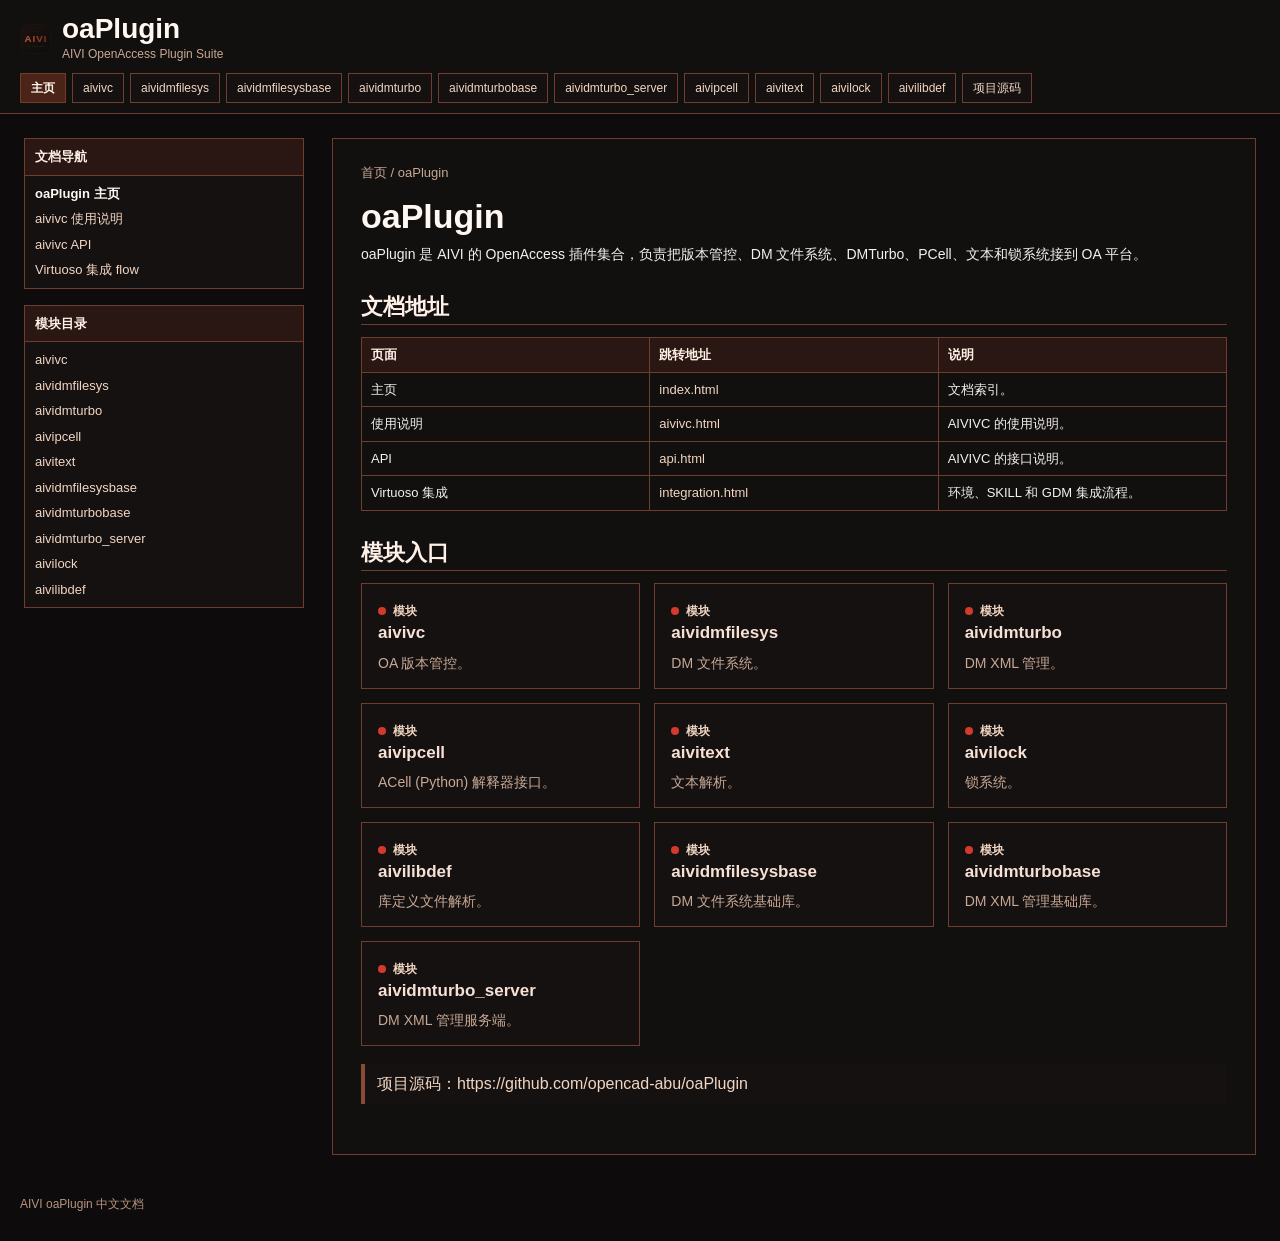
==== index.html @ b586f87a "docs: oaPlugin 文档 — index.html 为主入口" ====
<!doctype html>
<html lang="zh-CN">
<head>
  <meta charset="utf-8">
  <meta name="viewport" content="width=device-width, initial-scale=1">
  <title>oaPlugin 中文文档 | AIVI</title>
  <link rel="stylesheet" href="assets/styles.css">
</head>
<body>
  <header class="topbar">
    <div class="topbar-inner">
      <a class="brand" href="index.html">
        <img src="assets/aivi.svg" alt="AIVI oaPlugin">
        <span><strong>oaPlugin</strong><small>AIVI OpenAccess Plugin Suite</small></span>
      </a>
      <nav class="tabs module-tabs" aria-label="模块入口">
        <a class="tab active" href="index.html" aria-current="page">主页</a>
        <a class="tab" href="aivivc.html">aivivc</a>
        <a class="tab" href="aividmfilesys.html">aividmfilesys</a>
        <a class="tab" href="aividmfilesysbase.html">aividmfilesysbase</a>
        <a class="tab" href="aividmturbo.html">aividmturbo</a>
        <a class="tab" href="aividmturbobase.html">aividmturbobase</a>
        <a class="tab" href="aividmturbo_server.html">aividmturbo_server</a>
        <a class="tab" href="aivipcell.html">aivipcell</a>
        <a class="tab" href="aivitext.html">aivitext</a>
        <a class="tab" href="aivilock.html">aivilock</a>
        <a class="tab" href="aivilibdef.html">aivilibdef</a>
        <a class="tab" href="https://github.com/opencad-abu/oaPlugin" target="_blank" rel="noopener noreferrer">项目源码</a>
      </nav>
    </div>
  </header>

  <div class="layout">
    <aside class="sidebar">
      <div class="sidebar-panel">
        <div class="sidebar-title">文档导航</div>
        <div class="sidebar-body">
          <ul>
            <li><a class="active-link" href="index.html">oaPlugin 主页</a></li>
            <li><a href="aivivc.html">aivivc 使用说明</a></li>
            <li><a href="api.html">aivivc API</a></li>
            <li><a href="integration.html">Virtuoso 集成 flow</a></li>
          </ul>
        </div>
      </div>

      <div class="sidebar-panel">
        <div class="sidebar-title">模块目录</div>
        <div class="sidebar-body">
          <ul>
            <li><a href="aivivc.html">aivivc</a></li>
            <li><a href="aividmfilesys.html">aividmfilesys</a></li>
            <li><a href="aividmturbo.html">aividmturbo</a></li>
            <li><a href="aivipcell.html">aivipcell</a></li>
            <li><a href="aivitext.html">aivitext</a></li>
            <li><a href="aividmfilesysbase.html">aividmfilesysbase</a></li>
            <li><a href="aividmturbobase.html">aividmturbobase</a></li>
            <li><a href="aividmturbo_server.html">aividmturbo_server</a></li>
            <li><a href="aivilock.html">aivilock</a></li>
            <li><a href="aivilibdef.html">aivilibdef</a></li>
          </ul>
        </div>
      </div>
    </aside>

    <main class="content">
      <article class="doc">
        <div class="crumbs">首页 / oaPlugin</div>
        <h1>oaPlugin</h1>
        <p class="lead">
          oaPlugin 是 AIVI 的 OpenAccess 插件集合，负责把版本管控、DM 文件系统、DMTurbo、PCell、文本和锁系统接到 OA 平台。
        </p>

        <h2>文档地址</h2>
        <table>
          <thead>
            <tr><th>页面</th><th>跳转地址</th><th>说明</th></tr>
          </thead>
          <tbody>
            <tr><td>主页</td><td><a href="index.html">index.html</a></td><td>文档索引。</td></tr>
            <tr><td>使用说明</td><td><a href="aivivc.html">aivivc.html</a></td><td>AIVIVC 的使用说明。</td></tr>
            <tr><td>API</td><td><a href="api.html">api.html</a></td><td>AIVIVC 的接口说明。</td></tr>
            <tr><td>Virtuoso 集成</td><td><a href="integration.html">integration.html</a></td><td>环境、SKILL 和 GDM 集成流程。</td></tr>
          </tbody>
        </table>

        <h2>模块入口</h2>
        <div class="summary-grid">
          <a class="summary-card link-card" href="aivivc.html">
            <span class="status-dot">模块</span>
            <h3>aivivc</h3>
            <p>OA 版本管控。</p>
          </a>
          <a class="summary-card link-card" href="aividmfilesys.html">
            <span class="status-dot">模块</span>
            <h3>aividmfilesys</h3>
            <p>DM 文件系统。</p>
          </a>
          <a class="summary-card link-card" href="aividmturbo.html">
            <span class="status-dot">模块</span>
            <h3>aividmturbo</h3>
            <p>DM XML 管理。</p>
          </a>
          <a class="summary-card link-card" href="aivipcell.html">
            <span class="status-dot">模块</span>
            <h3>aivipcell</h3>
            <p>ACell (Python) 解释器接口。</p>
          </a>
          <a class="summary-card link-card" href="aivitext.html">
            <span class="status-dot">模块</span>
            <h3>aivitext</h3>
            <p>文本解析。</p>
          </a>
          <a class="summary-card link-card" href="aivilock.html">
            <span class="status-dot">模块</span>
            <h3>aivilock</h3>
            <p>锁系统。</p>
          </a>
          <a class="summary-card link-card" href="aivilibdef.html">
            <span class="status-dot">模块</span>
            <h3>aivilibdef</h3>
            <p>库定义文件解析。</p>
          </a>
          <a class="summary-card link-card" href="aividmfilesysbase.html">
            <span class="status-dot">模块</span>
            <h3>aividmfilesysbase</h3>
            <p>DM 文件系统基础库。</p>
          </a>
          <a class="summary-card link-card" href="aividmturbobase.html">
            <span class="status-dot">模块</span>
            <h3>aividmturbobase</h3>
            <p>DM XML 管理基础库。</p>
          </a>
          <a class="summary-card link-card" href="aividmturbo_server.html">
            <span class="status-dot">模块</span>
            <h3>aividmturbo_server</h3>
            <p>DM XML 管理服务端。</p>
          </a>
        </div>

        <div class="note">
          项目源码：<a href="https://github.com/opencad-abu/oaPlugin" target="_blank" rel="noopener noreferrer">https://github.com/opencad-abu/oaPlugin</a>
        </div>
      </article>
    </main>
  </div>

  <footer class="footer">AIVI oaPlugin 中文文档</footer>
</body>
</html>
---- assets/styles.css ----
:root {
  color-scheme: dark;
  --bg: #0d0b0b;
  --topbar: #120f0f;
  --panel: #151111;
  --panel-head: #2a1713;
  --active: #4b2317;
  --active-hover: #5b2a1d;
  --line: #6f3d2d;
  --line-soft: #4b2a21;
  --text: #f5f1ec;
  --title: #fff8f2;
  --heading: #fff1e8;
  --link: #f2d6c2;
  --muted: #c8a995;
  --dim: #b89481;
  --red: #d33a2c;
  --brown: #9b5b34;
  font-family: Arial, Helvetica, "Source Han Sans SC", "Noto Sans CJK SC", "Microsoft YaHei", sans-serif;
}

* {
  box-sizing: border-box;
}

html {
  background: var(--bg);
}

body {
  margin: 0;
  background: var(--bg);
  color: var(--text);
  line-height: 1.5;
}

a {
  color: var(--link);
  text-decoration: none;
}

a:hover {
  color: #fff4ea;
  text-decoration: underline;
}

.topbar {
  border-bottom: 1px solid var(--line);
  background: var(--topbar);
}

.topbar-inner {
  max-width: 1440px;
  margin: 0 auto;
  padding: 14px 20px 10px;
}

.brand {
  display: inline-flex;
  align-items: center;
  gap: 10px;
  margin: 0 0 10px;
  color: var(--title);
  font-weight: 700;
}

.brand:hover {
  text-decoration: none;
}

.brand img {
  width: 32px;
  height: 32px;
}

.brand strong {
  display: block;
  font-size: 28px;
  line-height: 1.05;
}

.brand small {
  display: block;
  margin-top: 2px;
  color: var(--muted);
  font-size: 12px;
  font-weight: 400;
}

.tabs {
  display: flex;
  flex-wrap: wrap;
  gap: 6px;
}

.module-tabs {
  margin-top: 0;
}

.module-tabs .tab {
  padding: 5px 10px;
  font-size: 12px;
}

.tab {
  display: inline-block;
  padding: 6px 12px;
  border: 1px solid var(--line);
  background: var(--panel);
  color: var(--link);
  font-size: 13px;
}

.tab.active {
  background: var(--active);
  color: var(--title);
  font-weight: 700;
}

.layout {
  max-width: 1440px;
  margin: 0 auto;
  display: grid;
  grid-template-columns: 280px minmax(0, 1fr);
  gap: 28px;
  padding: 24px 24px 40px;
}

.sidebar {
  font-size: 13px;
}

.sidebar-panel {
  border: 1px solid var(--line);
  margin-bottom: 16px;
  background: var(--panel);
}

.sidebar-title {
  padding: 8px 10px;
  border-bottom: 1px solid var(--line);
  background: var(--panel-head);
  color: var(--heading);
  font-weight: 700;
}

.sidebar-body {
  padding: 8px 10px;
}

.sidebar-body ul {
  margin: 0;
  padding: 0;
  list-style: none;
}

.sidebar-body li + li {
  margin-top: 6px;
}

.active-link {
  color: var(--title);
  font-weight: 700;
}

.badge-list {
  display: flex;
  flex-wrap: wrap;
  gap: 6px;
  margin: 0;
}

.badge {
  display: inline-block;
  border: 1px solid #8a4a36;
  background: var(--panel-head);
  color: var(--link);
  padding: 2px 6px;
  font-size: 12px;
}

.content {
  min-width: 0;
}

.doc {
  min-width: 0;
  border: 1px solid var(--line);
  background: var(--topbar);
  padding: 24px 28px 32px;
}

.crumbs {
  margin-bottom: 14px;
  color: var(--muted);
  font-size: 13px;
}

.doc h1 {
  margin: 0 0 8px;
  color: var(--title);
  font-size: 34px;
  line-height: 1.15;
}

.doc h2 {
  margin: 28px 0 12px;
  padding-bottom: 4px;
  border-bottom: 1px solid var(--line);
  color: var(--heading);
  font-size: 22px;
  line-height: 1.25;
}

.doc h3 {
  margin: 20px 0 8px;
  color: #f7e1d5;
  font-size: 17px;
  line-height: 1.3;
}

.doc p,
.doc li {
  color: var(--text);
  font-size: 14px;
}

.doc p {
  margin: 0 0 12px;
}

.doc ul,
.doc ol {
  margin: 8px 0 18px;
  padding-left: 22px;
}

.lead {
  max-width: 920px;
  color: var(--text);
  font-size: 15px;
}

.meta {
  border: 1px solid var(--line);
  background: var(--panel);
  padding: 10px 12px;
  margin: 16px 0 20px;
  color: var(--muted);
  font-size: 13px;
}

.meta div + div {
  margin-top: 4px;
}

.summary-grid {
  display: grid;
  grid-template-columns: repeat(3, minmax(0, 1fr));
  gap: 14px;
  margin: 12px 0 18px;
}

.summary-card {
  min-width: 0;
  border: 1px solid var(--line);
  background: var(--panel);
  padding: 14px 16px;
}

.summary-card.link-card:hover {
  background: #1b1210;
  border-color: #8a4a36;
  text-decoration: none;
}

.summary-card h3 {
  margin-top: 0;
}

.summary-card p {
  margin-bottom: 0;
  color: var(--muted);
}

.summary-card .badge-list {
  margin: 6px 0 10px;
}

.status-dot {
  display: inline-flex;
  align-items: center;
  gap: 7px;
  color: var(--link);
  font-size: 12px;
  font-weight: 700;
}

.status-dot::before {
  content: "";
  width: 8px;
  height: 8px;
  background: var(--red);
  border-radius: 50%;
}

pre,
code {
  font-family: "SFMono-Regular", Consolas, "Liberation Mono", Menlo, monospace;
}

.doc code {
  color: #f7e1d5;
  font-size: 12px;
  overflow-wrap: anywhere;
  word-break: break-word;
}

.doc pre {
  margin: 12px 0 18px;
  overflow-x: auto;
  border: 1px solid var(--line);
  background: var(--bg);
  padding: 12px 14px;
}

.doc pre code {
  display: block;
  color: #f7e1d5;
  line-height: 1.55;
  white-space: pre;
}

.doc table {
  width: 100%;
  table-layout: fixed;
  border-collapse: collapse;
  margin: 12px 0 18px;
  font-size: 13px;
}

.doc th,
.doc td {
  border: 1px solid var(--line);
  padding: 7px 9px;
  text-align: left;
  vertical-align: top;
  overflow-wrap: anywhere;
  word-break: break-word;
}

.doc th {
  background: var(--panel-head);
  color: var(--heading);
}

.doc td {
  color: var(--text);
}

.note {
  margin: 14px 0 18px;
  padding: 8px 12px;
  border-left: 4px solid #8a4a36;
  background: var(--panel);
  color: var(--link);
}

.footer {
  max-width: 1440px;
  margin: 0 auto;
  padding: 0 20px 28px;
  color: var(--dim);
  font-size: 12px;
}

@media (max-width: 960px) {
  .layout {
    grid-template-columns: 1fr;
  }

  .summary-grid {
    grid-template-columns: 1fr;
  }
}

@media (max-width: 620px) {
  .topbar-inner {
    padding-left: 14px;
    padding-right: 14px;
  }

  .layout {
    padding: 16px 14px 30px;
    gap: 16px;
  }

  .doc {
    padding: 18px 16px 24px;
  }

  .doc h1 {
    font-size: 30px;
  }

}
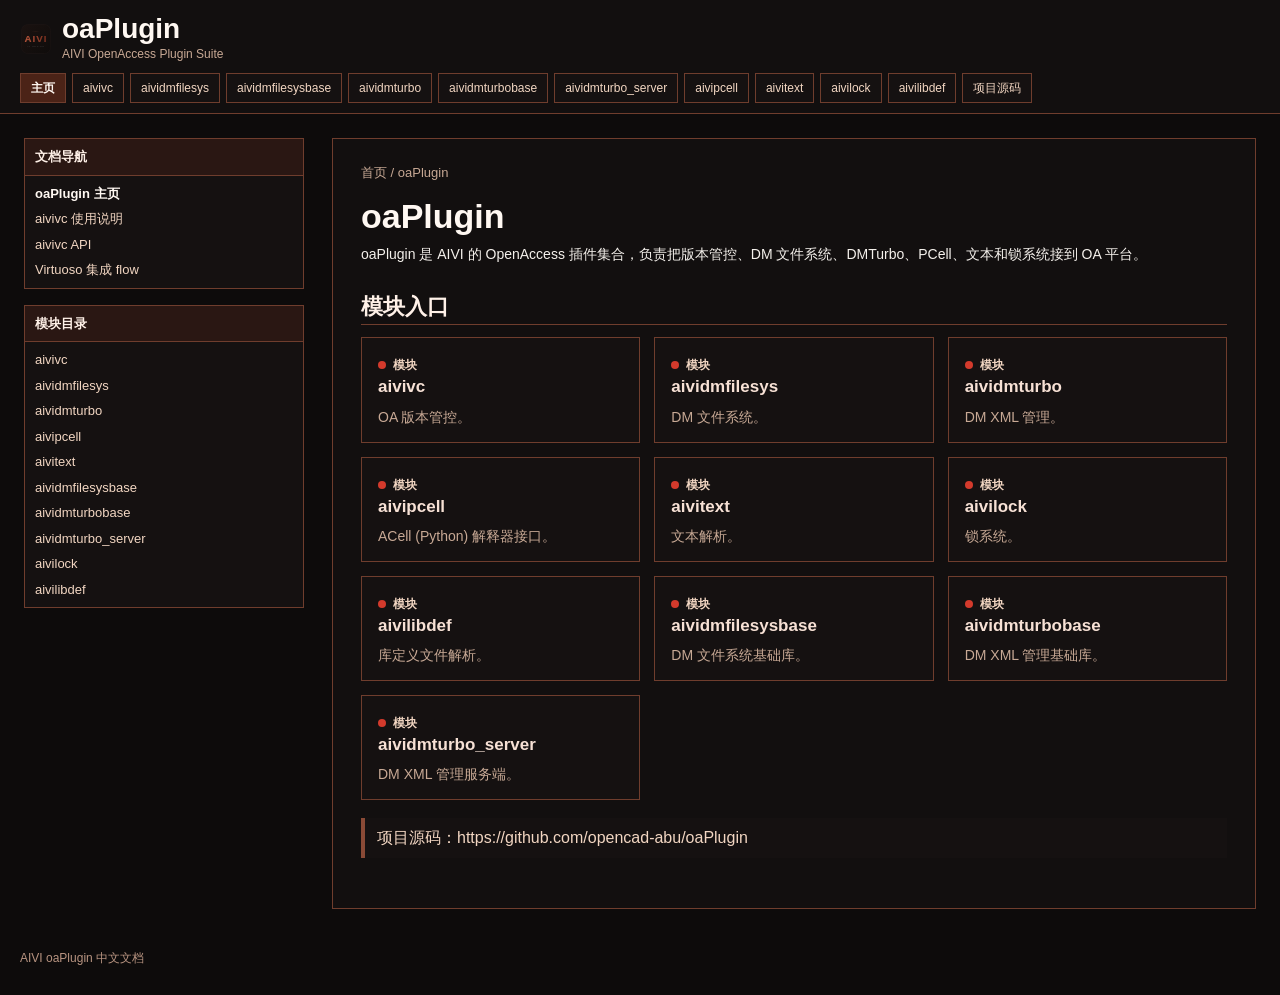
==== commit ef35b931: "docs: update index.html" ====
--- a/index.html
+++ b/index.html
@@ -71,19 +71,6 @@
           oaPlugin 是 AIVI 的 OpenAccess 插件集合，负责把版本管控、DM 文件系统、DMTurbo、PCell、文本和锁系统接到 OA 平台。
         </p>
 
-        <h2>文档地址</h2>
-        <table>
-          <thead>
-            <tr><th>页面</th><th>跳转地址</th><th>说明</th></tr>
-          </thead>
-          <tbody>
-            <tr><td>主页</td><td><a href="index.html">index.html</a></td><td>文档索引。</td></tr>
-            <tr><td>使用说明</td><td><a href="aivivc.html">aivivc.html</a></td><td>AIVIVC 的使用说明。</td></tr>
-            <tr><td>API</td><td><a href="api.html">api.html</a></td><td>AIVIVC 的接口说明。</td></tr>
-            <tr><td>Virtuoso 集成</td><td><a href="integration.html">integration.html</a></td><td>环境、SKILL 和 GDM 集成流程。</td></tr>
-          </tbody>
-        </table>
-
         <h2>模块入口</h2>
         <div class="summary-grid">
           <a class="summary-card link-card" href="aivivc.html">
